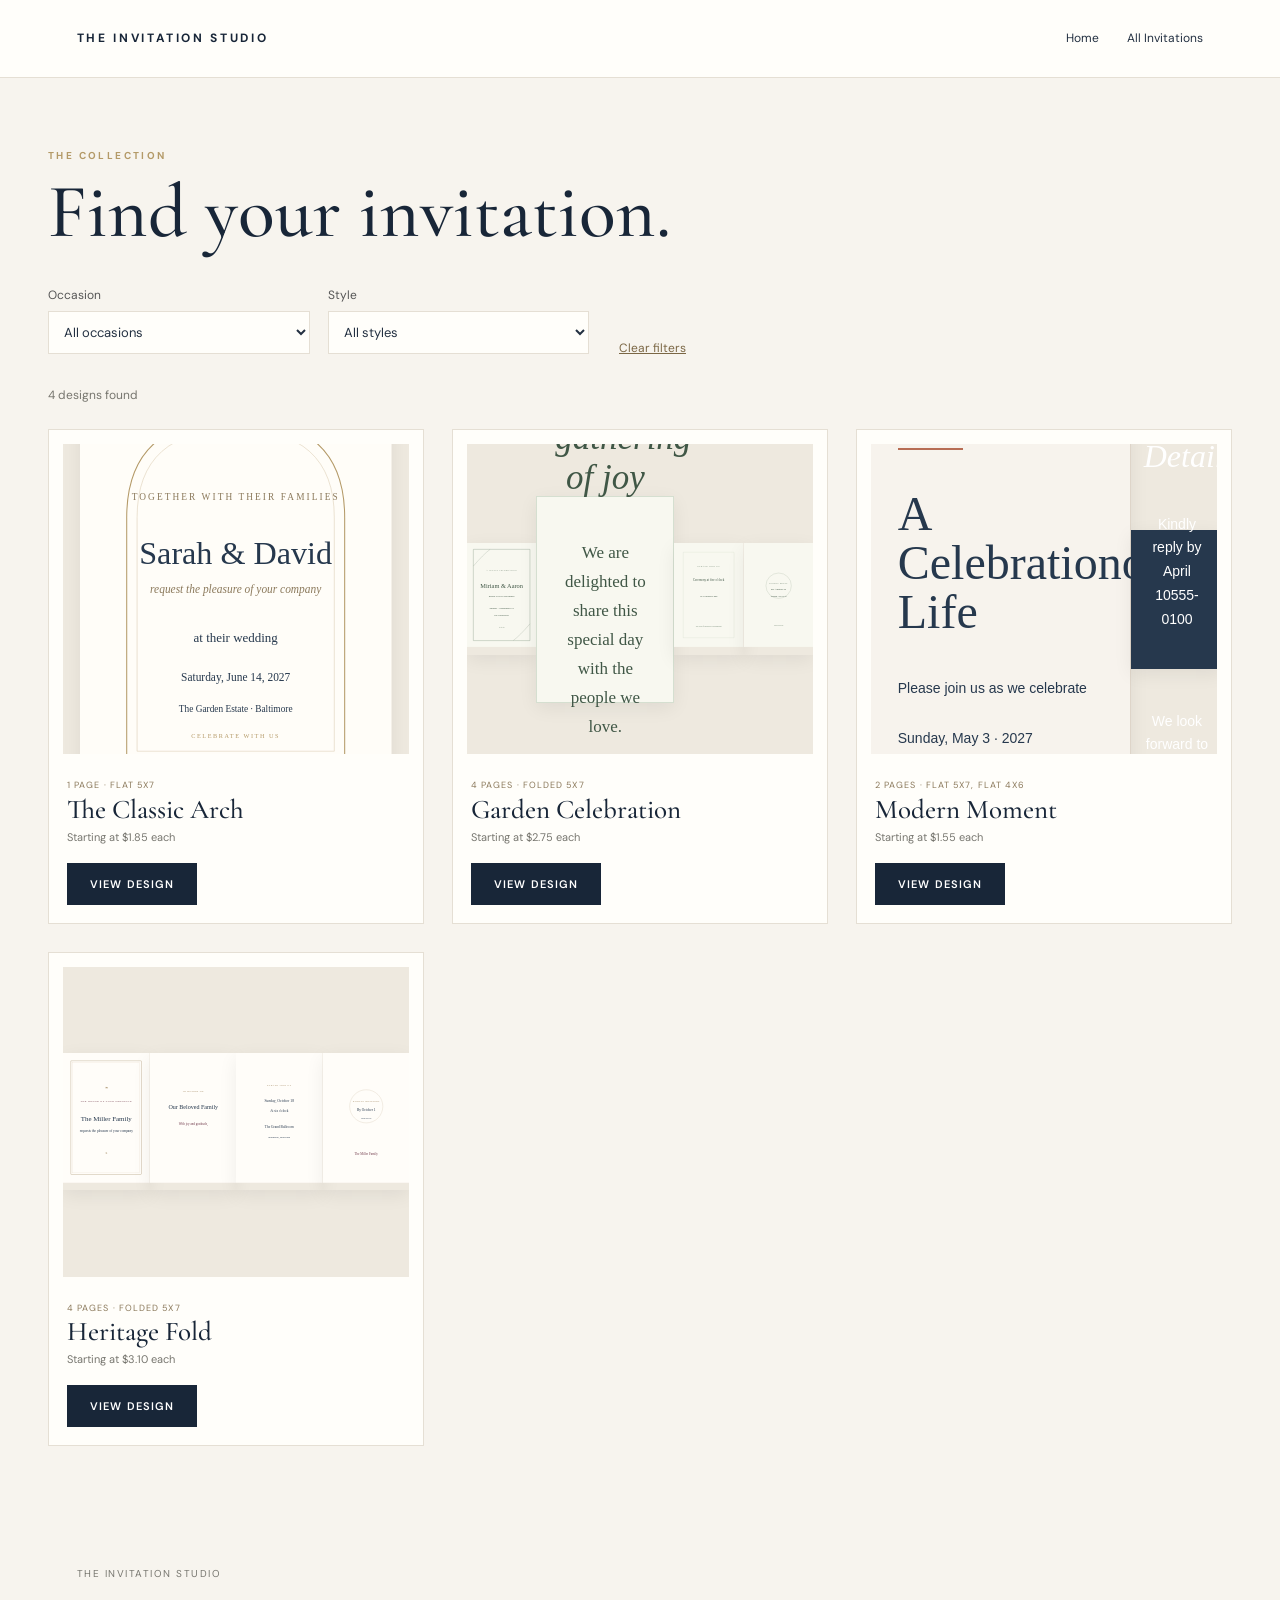
==== catalog/index.html @ a84685f5 "Initial commit" ====
<!doctype html><html lang="en"><head><meta charset="utf-8"><meta name="viewport" content="width=device-width,initial-scale=1"><title>Invitation Collection</title><link rel="stylesheet" href="../assets/css/site.css"><link rel="stylesheet" href="../assets/css/catalog.css"></head><body>
<header class="site-header"><a class="brand" href="../index.html">THE INVITATION STUDIO</a><nav><a href="../index.html">Home</a><a href="./">All Invitations</a></nav></header>
<main class="page-wrap"><p class="eyebrow">THE COLLECTION</p><h1>Find your invitation.</h1><div class="filters"><label>Occasion<select id="occasionFilter"><option value="">All occasions</option></select></label><label>Style<select id="styleFilter"><option value="">All styles</option></select></label><button id="clearFilters" class="text-button">Clear filters</button></div><p id="resultCount" class="muted"></p><div id="catalogGrid" class="catalog-grid"></div><p id="catalogMessage" class="message" hidden></p></main><footer>THE INVITATION STUDIO</footer>
<script type="module" src="../assets/js/catalog.js"></script></body></html>
---- assets/css/site.css ----
@import url('https://fonts.googleapis.com/css2?family=Cormorant+Garamond:wght@400;500;600;700&family=DM+Sans:wght@400;500;600;700&display=swap');
:root{--navy:#182638;--ink:#243142;--gold:#b49a68;--cream:#f7f4ee;--paper:#fffefa;--muted:#77766f;--line:#e5dfd4}*{box-sizing:border-box}body{margin:0;background:var(--cream);color:var(--ink);font-family:"DM Sans",sans-serif;line-height:1.55}.site-header{height:78px;padding:0 clamp(20px,6vw,88px);display:flex;align-items:center;justify-content:space-between;background:var(--paper);border-bottom:1px solid var(--line)}.brand{font-size:12px;letter-spacing:.22em;font-weight:700;color:var(--navy);text-decoration:none}.site-header nav{display:flex;gap:28px}.site-header nav a{font-size:12px;text-decoration:none;color:var(--ink)}h1,h2{font-family:"Cormorant Garamond",serif;font-weight:500;color:var(--navy);line-height:1.02}h1{font-size:clamp(44px,6vw,76px);margin:10px 0 20px}h2{font-size:38px;margin:8px 0 24px}.eyebrow{font-size:10px;letter-spacing:.24em;color:var(--gold);font-weight:700}.button{display:inline-block;border:0;background:var(--navy);color:white;text-decoration:none;padding:14px 23px;font:600 11px "DM Sans";letter-spacing:.1em;text-transform:uppercase;cursor:pointer}.button:hover{background:#30445d}.button-light{background:#fff;color:var(--navy)}.hero{min-height:610px;display:grid;grid-template-columns:1fr 1fr;align-items:center;padding:70px clamp(24px,10vw,150px);gap:60px;background:#f0ece4}.hero-copy{max-width:470px}.hero-copy>p:not(.eyebrow){color:#65645e;max-width:430px}.hero-copy small{display:block;margin-top:18px;color:var(--muted);font-size:11px}.hero-art{display:flex;justify-content:center;align-items:center;min-height:420px;background:radial-gradient(ellipse,#e4d9c7 0,transparent 68%)}.hero-card{width:275px;min-height:390px;background:#fffefa;box-shadow:0 18px 50px #1d2b381c;display:flex;flex-direction:column;align-items:center;justify-content:center;padding:30px;text-align:center;border:1px solid #e8e0d2;color:#6e604b;outline:1px solid #d6c6a9;outline-offset:-10px}.hero-card .ornament{font-size:27px;color:#b49a68}.hero-card span{font-size:8px;letter-spacing:.2em;margin:22px 0}.hero-card strong{font:500 48px/.9 "Cormorant Garamond";color:#27374a}.hero-card i{font:italic 12px "Cormorant Garamond";margin:20px}.hero-card b{font-size:8px;letter-spacing:.2em}.browse{display:grid;grid-template-columns:1fr 1fr;gap:8vw;padding:80px clamp(24px,10vw,150px);background:var(--paper)}.link-grid{display:flex;flex-wrap:wrap;gap:10px}.link-grid a{padding:11px 16px;border:1px solid var(--line);text-decoration:none;color:var(--ink);font:12px "DM Sans"}.link-grid a:hover{border-color:var(--gold)}.bottom-cta{text-align:center;padding:76px 20px;background:var(--navy);color:#e9e5dc}.bottom-cta h2{color:white}.bottom-cta p{max-width:520px;margin:0 auto 26px;color:#d1d1ce;font-size:13px}footer{padding:30px clamp(20px,6vw,88px);font-size:10px;letter-spacing:.15em;color:#77766f;display:flex;justify-content:space-between}footer span{letter-spacing:0}.page-wrap{max-width:1240px;margin:auto;padding:60px 28px 90px}.muted{color:var(--muted);font-size:12px}.message{padding:24px;background:var(--paper);text-align:center}.price{font:500 27px "Cormorant Garamond";color:var(--navy)}label{display:block;font-size:12px;color:#555;margin:0 0 14px}input,select,textarea{display:block;width:100%;margin-top:6px;padding:11px;border:1px solid var(--line);background:#fffefa;font:13px "DM Sans";color:var(--ink)}textarea{resize:vertical}@media(max-width:760px){.site-header{height:auto;min-height:70px;gap:15px}.site-header nav{gap:12px}.site-header nav a{font-size:10px}.hero{grid-template-columns:1fr;padding:55px 26px;gap:20px}.hero-art{min-height:390px}.browse{grid-template-columns:1fr;padding:55px 26px;gap:45px}footer{gap:10px;flex-direction:column}.page-wrap{padding:42px 18px 65px}}
.detail-layout{display:grid;grid-template-columns:1.2fr .8fr;gap:60px}.detail-pages{display:grid;grid-template-columns:repeat(2,minmax(0,1fr));gap:16px}.detail-pages .invitation-page{width:100%;aspect-ratio:2/3;box-shadow:0 5px 22px #0001}.detail-copy{padding:30px 0}.detail-copy h1{font-size:54px}.meta-list{border-top:1px solid var(--line);border-bottom:1px solid var(--line);padding:12px 0;margin:22px 0}.meta-list p{font-size:12px}@media(max-width:760px){.detail-layout{grid-template-columns:1fr}.detail-pages{gap:8px}}
---- assets/css/catalog.css ----
.filters{display:flex;align-items:end;gap:18px;max-width:650px;margin:35px 0 18px}.filters label{flex:1}.filters select{min-width:150px}.text-button{background:none;border:0;color:#7b6745;text-decoration:underline;cursor:pointer;font:12px "DM Sans";padding:12px}.catalog-grid{display:grid;grid-template-columns:repeat(3,minmax(0,1fr));gap:28px;margin-top:25px}.catalog-card{background:#fffefa;padding:14px;border:1px solid var(--line)}.catalog-art{height:310px;display:flex;justify-content:center;align-items:center;background:#eee9df;overflow:hidden}.catalog-art .invitation-page{height:92%;width:auto;max-width:90%;aspect-ratio:2/3;box-shadow:0 5px 18px #0001}.catalog-info{padding:17px 4px 4px}.catalog-info h2{font-size:27px;margin:0 0 5px}.catalog-info p{font-size:11px;color:var(--muted);margin:4px 0}.catalog-info .button{margin-top:13px}.format-label{font-size:9px;letter-spacing:.12em;text-transform:uppercase;color:#8b795b}@media(max-width:850px){.catalog-grid{grid-template-columns:repeat(2,minmax(0,1fr))}}@media(max-width:560px){.catalog-grid{grid-template-columns:1fr}.filters{display:block}.filters label{margin-bottom:8px}}
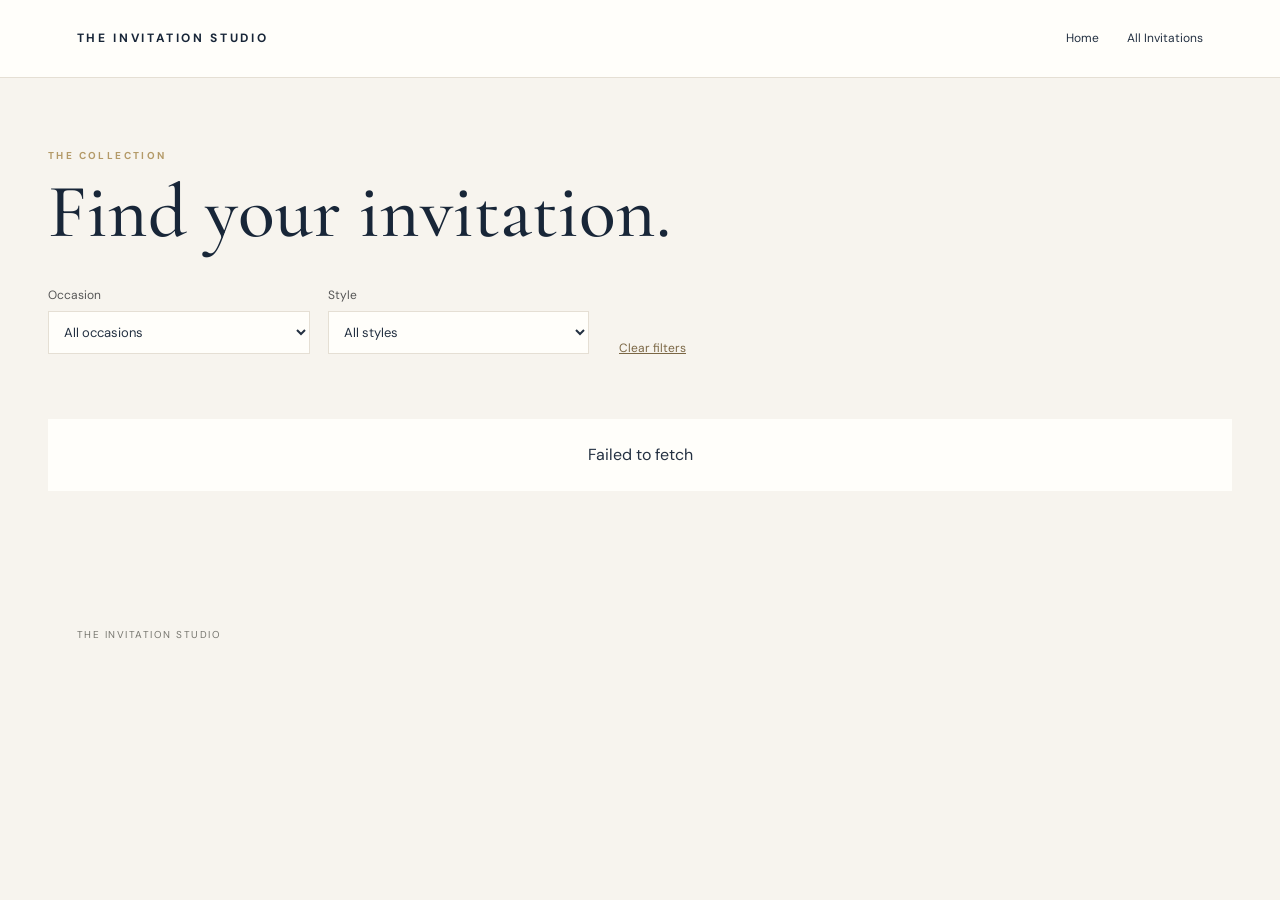
==== commit f3427d19: "bunch of cacheing stuff" ====
--- a/catalog/index.html
+++ b/catalog/index.html
@@ -1,4 +1,5 @@
 <!doctype html><html lang="en"><head><meta charset="utf-8"><meta name="viewport" content="width=device-width,initial-scale=1"><title>Invitation Collection</title><link rel="stylesheet" href="../assets/css/site.css"><link rel="stylesheet" href="../assets/css/catalog.css"></head><body>
-<header class="site-header"><a class="brand" href="../index.html">THE INVITATION STUDIO</a><nav><a href="../index.html">Home</a><a href="./">All Invitations</a></nav></header>
+<header class="site-header"><a class="brand" href="../index.html">THE INVITATION STUDIO</a><nav><a href="../index.html">Home</a><a href="./">All Invitations</a></nav><link rel="preconnect" href="https://fonts.googleapis.com">
+<link rel="preconnect" href="https://fonts.gstatic.com" crossorigin></header>
 <main class="page-wrap"><p class="eyebrow">THE COLLECTION</p><h1>Find your invitation.</h1><div class="filters"><label>Occasion<select id="occasionFilter"><option value="">All occasions</option></select></label><label>Style<select id="styleFilter"><option value="">All styles</option></select></label><button id="clearFilters" class="text-button">Clear filters</button></div><p id="resultCount" class="muted"></p><div id="catalogGrid" class="catalog-grid"></div><p id="catalogMessage" class="message" hidden></p></main><footer>THE INVITATION STUDIO</footer>
 <script type="module" src="../assets/js/catalog.js"></script></body></html>
--- a/assets/css/site.css
+++ b/assets/css/site.css
@@ -1,3 +1,121 @@
 @import url('https://fonts.googleapis.com/css2?family=Cormorant+Garamond:wght@400;500;600;700&family=DM+Sans:wght@400;500;600;700&display=swap');
 :root{--navy:#182638;--ink:#243142;--gold:#b49a68;--cream:#f7f4ee;--paper:#fffefa;--muted:#77766f;--line:#e5dfd4}*{box-sizing:border-box}body{margin:0;background:var(--cream);color:var(--ink);font-family:"DM Sans",sans-serif;line-height:1.55}.site-header{height:78px;padding:0 clamp(20px,6vw,88px);display:flex;align-items:center;justify-content:space-between;background:var(--paper);border-bottom:1px solid var(--line)}.brand{font-size:12px;letter-spacing:.22em;font-weight:700;color:var(--navy);text-decoration:none}.site-header nav{display:flex;gap:28px}.site-header nav a{font-size:12px;text-decoration:none;color:var(--ink)}h1,h2{font-family:"Cormorant Garamond",serif;font-weight:500;color:var(--navy);line-height:1.02}h1{font-size:clamp(44px,6vw,76px);margin:10px 0 20px}h2{font-size:38px;margin:8px 0 24px}.eyebrow{font-size:10px;letter-spacing:.24em;color:var(--gold);font-weight:700}.button{display:inline-block;border:0;background:var(--navy);color:white;text-decoration:none;padding:14px 23px;font:600 11px "DM Sans";letter-spacing:.1em;text-transform:uppercase;cursor:pointer}.button:hover{background:#30445d}.button-light{background:#fff;color:var(--navy)}.hero{min-height:610px;display:grid;grid-template-columns:1fr 1fr;align-items:center;padding:70px clamp(24px,10vw,150px);gap:60px;background:#f0ece4}.hero-copy{max-width:470px}.hero-copy>p:not(.eyebrow){color:#65645e;max-width:430px}.hero-copy small{display:block;margin-top:18px;color:var(--muted);font-size:11px}.hero-art{display:flex;justify-content:center;align-items:center;min-height:420px;background:radial-gradient(ellipse,#e4d9c7 0,transparent 68%)}.hero-card{width:275px;min-height:390px;background:#fffefa;box-shadow:0 18px 50px #1d2b381c;display:flex;flex-direction:column;align-items:center;justify-content:center;padding:30px;text-align:center;border:1px solid #e8e0d2;color:#6e604b;outline:1px solid #d6c6a9;outline-offset:-10px}.hero-card .ornament{font-size:27px;color:#b49a68}.hero-card span{font-size:8px;letter-spacing:.2em;margin:22px 0}.hero-card strong{font:500 48px/.9 "Cormorant Garamond";color:#27374a}.hero-card i{font:italic 12px "Cormorant Garamond";margin:20px}.hero-card b{font-size:8px;letter-spacing:.2em}.browse{display:grid;grid-template-columns:1fr 1fr;gap:8vw;padding:80px clamp(24px,10vw,150px);background:var(--paper)}.link-grid{display:flex;flex-wrap:wrap;gap:10px}.link-grid a{padding:11px 16px;border:1px solid var(--line);text-decoration:none;color:var(--ink);font:12px "DM Sans"}.link-grid a:hover{border-color:var(--gold)}.bottom-cta{text-align:center;padding:76px 20px;background:var(--navy);color:#e9e5dc}.bottom-cta h2{color:white}.bottom-cta p{max-width:520px;margin:0 auto 26px;color:#d1d1ce;font-size:13px}footer{padding:30px clamp(20px,6vw,88px);font-size:10px;letter-spacing:.15em;color:#77766f;display:flex;justify-content:space-between}footer span{letter-spacing:0}.page-wrap{max-width:1240px;margin:auto;padding:60px 28px 90px}.muted{color:var(--muted);font-size:12px}.message{padding:24px;background:var(--paper);text-align:center}.price{font:500 27px "Cormorant Garamond";color:var(--navy)}label{display:block;font-size:12px;color:#555;margin:0 0 14px}input,select,textarea{display:block;width:100%;margin-top:6px;padding:11px;border:1px solid var(--line);background:#fffefa;font:13px "DM Sans";color:var(--ink)}textarea{resize:vertical}@media(max-width:760px){.site-header{height:auto;min-height:70px;gap:15px}.site-header nav{gap:12px}.site-header nav a{font-size:10px}.hero{grid-template-columns:1fr;padding:55px 26px;gap:20px}.hero-art{min-height:390px}.browse{grid-template-columns:1fr;padding:55px 26px;gap:45px}footer{gap:10px;flex-direction:column}.page-wrap{padding:42px 18px 65px}}
-.detail-layout{display:grid;grid-template-columns:1.2fr .8fr;gap:60px}.detail-pages{display:grid;grid-template-columns:repeat(2,minmax(0,1fr));gap:16px}.detail-pages .invitation-page{width:100%;aspect-ratio:2/3;box-shadow:0 5px 22px #0001}.detail-copy{padding:30px 0}.detail-copy h1{font-size:54px}.meta-list{border-top:1px solid var(--line);border-bottom:1px solid var(--line);padding:12px 0;margin:22px 0}.meta-list p{font-size:12px}@media(max-width:760px){.detail-layout{grid-template-columns:1fr}.detail-pages{gap:8px}}
+
+.detail-layout {
+  display: grid;
+  grid-template-columns: minmax(0, 1.2fr) minmax(280px, 0.8fr);
+  gap: 60px;
+  align-items: start;
+}
+
+.detail-layout > div {
+  min-width: 0;
+  width: 100%;
+}
+
+.detail-pages {
+  display: grid;
+  grid-template-columns: repeat(2, minmax(0, 1fr));
+  gap: 16px;
+  width: 100%;
+  min-width: 0;
+}
+
+.detail-pages .invitation-page {
+  width: 100%;
+  max-width: 100%;
+  min-width: 0;
+  aspect-ratio: 2 / 3;
+  box-shadow: 0 5px 22px #0001;
+}
+
+.detail-copy {
+  min-width: 0;
+  padding: 30px 0;
+}
+
+.detail-copy h1 {
+  font-size: 54px;
+}
+
+.meta-list {
+  border-top: 1px solid var(--line);
+  border-bottom: 1px solid var(--line);
+  padding: 12px 0;
+  margin: 22px 0;
+}
+
+.meta-list p {
+  font-size: 12px;
+}
+
+@media (max-width: 760px) {
+  .detail-layout {
+    grid-template-columns: minmax(0, 1fr);
+    gap: 30px;
+  }
+
+  .detail-pages {
+    gap: 8px;
+  }
+}
+.price-note,
+.detail-copy .muted {
+  line-height: 1.5;
+}
+
+.catalog-info small {
+  display: block;
+  margin-top: -6px;
+  margin-bottom: 14px;
+}
+
+/* Invitation details preview layout */
+
+.detail-layout {
+    grid-template-columns: minmax(0, 1fr) minmax(280px, 0.8fr);
+}
+
+.detail-layout > div {
+    min-width: 0;
+    overflow: hidden;
+}
+
+.detail-pages {
+    display: flex;
+    flex-wrap: wrap;
+    align-items: flex-start;
+    gap: 16px;
+    width: 100%;
+    min-width: 0;
+}
+
+
+.detail-pages > .invitation-page {
+    flex: 0 0 calc(50% - 8px);
+    width: 0 !important;
+    min-width: 0;
+    max-width: 100%;
+    height: auto !important;
+    aspect-ratio: 2 / 3;
+    position: relative;
+    overflow: hidden;
+}
+
+.detail-pages > .invitation-page > svg {
+    display: block;
+    width: 100%;
+    height: 100%;
+}
+
+.detail-copy {
+    position: relative;
+    z-index: 1;
+    min-width: 0;
+}
+
+@media (max-width: 760px) {
+    .detail-pages {
+        gap: 8px;
+    }
+}
--- a/assets/css/catalog.css
+++ b/assets/css/catalog.css
@@ -1 +1,243 @@
-.filters{display:flex;align-items:end;gap:18px;max-width:650px;margin:35px 0 18px}.filters label{flex:1}.filters select{min-width:150px}.text-button{background:none;border:0;color:#7b6745;text-decoration:underline;cursor:pointer;font:12px "DM Sans";padding:12px}.catalog-grid{display:grid;grid-template-columns:repeat(3,minmax(0,1fr));gap:28px;margin-top:25px}.catalog-card{background:#fffefa;padding:14px;border:1px solid var(--line)}.catalog-art{height:310px;display:flex;justify-content:center;align-items:center;background:#eee9df;overflow:hidden}.catalog-art .invitation-page{height:92%;width:auto;max-width:90%;aspect-ratio:2/3;box-shadow:0 5px 18px #0001}.catalog-info{padding:17px 4px 4px}.catalog-info h2{font-size:27px;margin:0 0 5px}.catalog-info p{font-size:11px;color:var(--muted);margin:4px 0}.catalog-info .button{margin-top:13px}.format-label{font-size:9px;letter-spacing:.12em;text-transform:uppercase;color:#8b795b}@media(max-width:850px){.catalog-grid{grid-template-columns:repeat(2,minmax(0,1fr))}}@media(max-width:560px){.catalog-grid{grid-template-columns:1fr}.filters{display:block}.filters label{margin-bottom:8px}}+.filters {
+    display: flex;
+    align-items: end;
+    gap: 18px;
+    max-width: 650px;
+    margin: 35px 0 18px;
+}
+.filters label {
+    flex: 1;
+}
+.filters select {
+    min-width: 150px;
+}
+.text-button {
+    background: none;
+    border: 0;
+    color: #7b6745;
+    text-decoration: underline;
+    cursor: pointer;
+    font: 12px "DM Sans";
+    padding: 12px;
+}
+.catalog-grid {
+    display: grid;
+    grid-template-columns: repeat(3, minmax(0, 1fr));
+    gap: 32px;
+    margin-top: 35px;
+}
+
+.catalog-card {
+    background: #fffefa;
+    border: 1px solid #e9e4da;
+    padding: 12px;
+    transition: transform 0.25s ease, box-shadow 0.25s ease;
+}
+
+.catalog-card:hover {
+    transform: translateY(-4px);
+    box-shadow: 0 12px 30px rgba(0,0,0,0.06);
+}
+
+.catalog-info {
+    padding: 20px 8px 12px;
+}
+
+.catalog-info h2 {
+    font-size: 25px;
+    font-weight: 500;
+    margin: 9px 0;
+}
+
+.catalog-info p {
+    font-size: 13px;
+    color: var(--muted);
+    margin: 5px 0;
+}
+
+.catalog-info .button {
+    display: inline-block;
+    margin-top: 16px;
+}
+
+.format-label {
+    font-size: 10px;
+    letter-spacing: 0.12em;
+    text-transform: uppercase;
+    color: #8b795b;
+}
+
+@media (max-width: 850px) {
+    .catalog-grid {
+        grid-template-columns: repeat(2, minmax(0, 1fr));
+    }
+}
+
+@media (max-width: 560px) {
+    .catalog-grid {
+        grid-template-columns: 1fr;
+        gap: 22px;
+    }
+}
+/* =========================================
+   CATALOG INVITATION PREVIEWS
+========================================= */
+/* =====================================
+   MULTI-PAGE CATALOG PREVIEW
+===================================== */
+
+.catalog-art {
+    height: 390px;
+    display: flex;
+    align-items: center;
+    justify-content: center;
+    overflow: hidden;
+    background: #f3f0e9;
+    position: relative;
+}
+
+.catalog-page-stack {
+    --page-width: 210px;
+    --page-height: 315px;
+
+    position: relative;
+    width: 300px;
+    height: 350px;
+    display: flex;
+    align-items: center;
+    justify-content: center;
+}
+
+/* Individual invitation pages */
+
+.catalog-preview-page {
+    position: absolute;
+    width: var(--page-width);
+    height: var(--page-height);
+    left: 0;
+    top: 0;
+
+    overflow: hidden;
+    background: white;
+
+    box-shadow: 0 5px 16px rgba(0,0,0,.13);
+
+    transform: translate(
+        var(--page-offset),
+        var(--page-offset)
+    );
+
+    z-index: calc(100 - var(--page-index));
+}
+
+/* SVG artwork */
+
+.catalog-preview-page.svg-page > svg {
+    width: 100%;
+    height: 100%;
+    display: block;
+}
+
+/* HTML artwork */
+
+.catalog-preview-page.html-page {
+    flex-shrink: 0;
+}
+
+/* Mobile */
+
+@media (max-width: 560px) {
+    .catalog-art {
+        height: 420px;
+    }
+
+    .catalog-page-stack {
+        transform: scale(.95);
+    }
+}
+
+/* Invitation preview carousel */
+
+.catalog-art {
+    position: relative;
+}
+
+/* Selected page moves to the front */
+.catalog-preview-page.is-active {
+    transform: translate(0, 0);
+    z-index: 200 !important;
+}
+
+/* Navigation arrows */
+.preview-arrow {
+    position: absolute;
+    top: 50%;
+    transform: translateY(-50%);
+    z-index: 300;
+
+    width: 34px;
+    height: 42px;
+
+    border: 1px solid rgba(221, 213, 200, 0.10);
+    border-radius: 1px;
+
+    background: rgba(255, 254, 250, 0.20);
+    color: #66583f;
+
+    font-size: 27px;
+    line-height: 1;
+
+    cursor: pointer;
+    display: flex;
+    align-items: center;
+    justify-content: center;
+
+}
+
+.preview-arrow:hover {
+    background: white;
+    color: #241f18;
+}
+
+.preview-prev {
+    left: 8px;
+}
+
+.preview-next {
+    right: 8px;
+}
+
+/* Page indicator dots */
+.preview-dots {
+    position: absolute;
+    bottom: 9px;
+    left: 50%;
+    transform: translateX(-50%);
+    z-index: 300;
+
+    display: flex;
+    align-items: center;
+    justify-content: center;
+    gap: 7px;
+
+    padding: 6px 10px;
+    background: rgba(255, 254, 250, 0.9);
+    border-radius: 20px;
+}
+
+.preview-dot {
+    width: 7px;
+    height: 7px;
+    padding: 0;
+
+    border: none;
+    border-radius: 50%;
+
+    background: #c8c0b3;
+    cursor: pointer;
+}
+
+.preview-dot.is-active {
+    background: #806b49;
+    transform: scale(1.3);
+}
